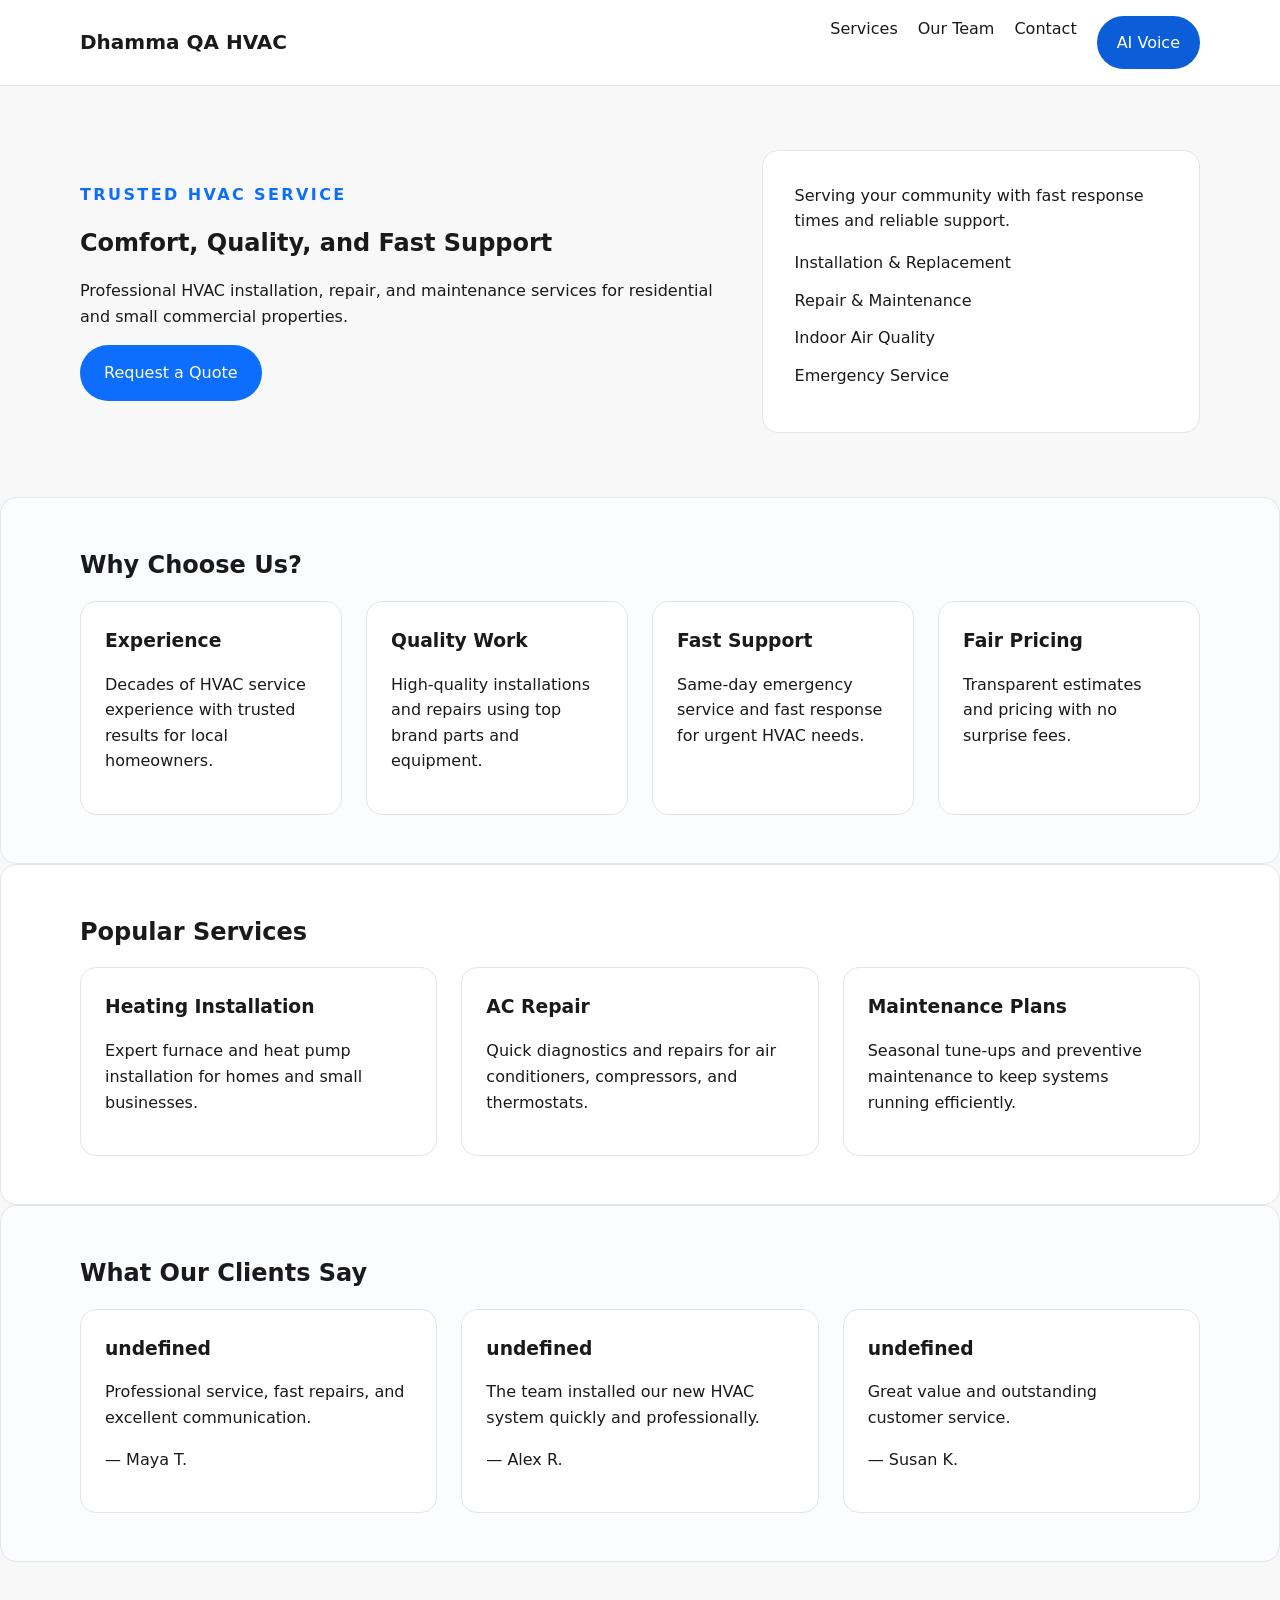
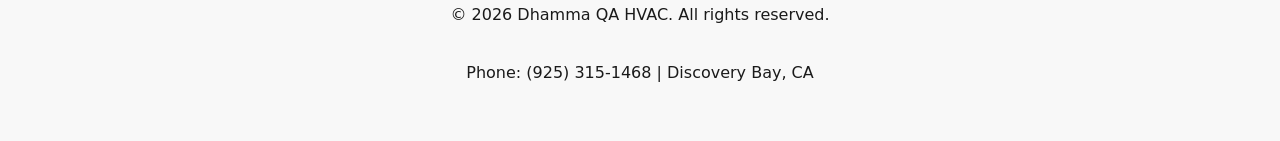
==== index.html @ a777d2f9 "Add files via upload First Frontend upload" ====
<!DOCTYPE html>
<html lang="en">
<head>
  <meta charset="UTF-8" />
  <meta name="viewport" content="width=device-width, initial-scale=1.0" />
  <title>Dhamma QA HVAC Services</title>
  <link rel="stylesheet" href="css/styles.css" />
</head>
<body>
  <header class="site-header">
    <div class="container header-inner">
      <a class="brand" href="index.html">Dhamma QA HVAC</a>
      <nav class="site-nav">
        <a href="services.html">Services</a>
        <a href="team.html">Our Team</a>
        <a href="contact.html">Contact</a>
        <button class="button voice-button" type="button" id="open-voice-demo">AI Voice</button>
      </nav>
    </div>
  </header>

  <main>
    <section class="hero">
      <div class="container hero-content">
        <div>
          <p class="eyebrow">Trusted HVAC Service</p>
          <h1>Comfort, Quality, and Fast Support</h1>
          <p>Professional HVAC installation, repair, and maintenance services for residential and small commercial properties.</p>
          <a class="button" href="contact.html">Request a Quote</a>
        </div>
        <div class="hero-card">
          <p>Serving your community with fast response times and reliable support.</p>
          <ul>
            <li>Installation & Replacement</li>
            <li>Repair & Maintenance</li>
            <li>Indoor Air Quality</li>
            <li>Emergency Service</li>
          </ul>
        </div>
      </div>
    </section>

    <section class="content-block bg-light">
      <div class="container">
        <h2>Why Choose Us?</h2>
        <div class="grid-4">
          <article>
            <h3>Experience</h3>
            <p>Decades of HVAC service experience with trusted results for local homeowners.</p>
          </article>
          <article>
            <h3>Quality Work</h3>
            <p>High-quality installations and repairs using top brand parts and equipment.</p>
          </article>
          <article>
            <h3>Fast Support</h3>
            <p>Same-day emergency service and fast response for urgent HVAC needs.</p>
          </article>
          <article>
            <h3>Fair Pricing</h3>
            <p>Transparent estimates and pricing with no surprise fees.</p>
          </article>
        </div>
      </div>
    </section>

    <section class="content-block">
      <div class="container">
        <h2>Popular Services</h2>
        <div id="service-list" class="grid-3"></div>
      </div>
    </section>

    <section class="content-block bg-light">
      <div class="container">
        <h2>What Our Clients Say</h2>
        <div id="testimonial-list" class="grid-3"></div>
      </div>
    </section>
  </main>

  <footer class="site-footer">
    <div class="container footer-inner">
      <p>&copy; 2026 Dhamma QA HVAC. All rights reserved.</p>
      <p>Phone: (925) 315-1468 | Discovery Bay, CA</p>
    </div>
  </footer>

  <!-- Chatbot embed placeholder -->
  <!-- Paste your chatbot script or iframe here -->
  <script src="js/content.js"></script>
  <script src="js/ai-config.js"></script>
  <script src="js/voice-assistant.js"></script>
  <div class="voice-demo-overlay" id="voice-demo-overlay" aria-hidden="true">
    <div class="voice-demo-modal" role="dialog" aria-modal="true" aria-labelledby="voice-demo-title">
      <div class="voice-demo-header">
        <div>
          <p class="eyebrow">AI Voice Demo</p>
          <h2 id="voice-demo-title">Customer Service Assistant</h2>
        </div>
        <button class="close-button" id="close-voice-demo" aria-label="Close voice assistant">×</button>
      </div>
      <div class="voice-demo-body">
        <section class="voice-demo-panel">
          <div class="voice-demo-status" id="voice-demo-status">Demo mode: voice + chat interface placeholder.</div>
          <div class="voice-demo-transcript" id="voice-demo-transcript"></div>
          <div class="voice-demo-actions">
            <button class="button secondary" type="button" id="voice-demo-start">Start voice call</button>
            <button class="button secondary" type="button" id="voice-demo-stop" disabled>End voice call</button>
          </div>
        </section>
        <aside class="voice-demo-suggestions">
          <h3>Try one of these</h3>
          <button type="button" class="suggestion-button">Schedule an appointment</button>
          <button type="button" class="suggestion-button">Explain your services</button>
          <button type="button" class="suggestion-button">Emergency repair help</button>
          <button type="button" class="suggestion-button">Ask about pricing</button>
        </aside>
      </div>
      <p class="muted voice-demo-note">This is a demo assistant window. Actual phone webhook and number integration will be added later.</p>
    </div>
  </div>
</body>
</html>
---- css/styles.css ----
:root {
  --bg: #f8f8f8;
  --surface: #ffffff;
  --text: #1a1a1a;
  --muted: #555555;
  --primary: #0d6efd;
  --primary-dark: #0845c9;
  --border: #e5e5e5;
  --radius: 16px;
}

* {
  box-sizing: border-box;
}

body {
  margin: 0;
  font-family: Inter, system-ui, -apple-system, BlinkMacSystemFont, "Segoe UI", sans-serif;
  color: var(--text);
  background: var(--bg);
  line-height: 1.6;
}

body.voice-demo-open {
  overflow: hidden;
}

a {
  color: inherit;
  text-decoration: none;
}

.container {
  width: min(1120px, calc(100% - 2rem));
  margin: 0 auto;
}

.site-header {
  background: #ffffff;
  border-bottom: 1px solid var(--border);
  position: sticky;
  top: 0;
  z-index: 10;
}

.header-inner,
.footer-inner {
  display: flex;
  align-items: center;
  justify-content: space-between;
  gap: 1rem;
  padding: 1rem 0;
}

.brand {
  font-weight: 700;
  font-size: 1.25rem;
}

.site-nav {
  display: flex;
  gap: 1.25rem;
}

.hero,
.page-hero {
  padding: 4rem 0;
}

.hero-content,
.contact-grid {
  display: grid;
  gap: 1.5rem;
}

.hero-content {
  grid-template-columns: 1.5fr 1fr;
  align-items: center;
}

.hero-card,
.content-block,
.contact-form {
  background: var(--surface);
  border: 1px solid var(--border);
  border-radius: var(--radius);
  padding: 2rem;
}

.hero-card ul,
.grid-3,
.grid-4 {
  list-style: none;
  margin: 0;
  padding: 0;
}

.hero-card ul li {
  margin-bottom: 0.75rem;
}

.eyebrow {
  text-transform: uppercase;
  letter-spacing: 0.15em;
  color: var(--primary);
  font-weight: 700;
  margin-bottom: 1rem;
}

h1,
h2,
h3 {
  margin: 0 0 1rem;
}

p {
  margin: 0 0 1rem;
}

.button {
  display: inline-flex;
  align-items: center;
  justify-content: center;
  padding: 0.95rem 1.5rem;
  background: var(--primary);
  color: white;
  border-radius: 999px;
  border: none;
  cursor: pointer;
  transition: background 0.2s ease;
}

.button:hover {
  background: var(--primary-dark);
}

.voice-button {
  padding: 0.85rem 1.25rem;
  background: #0b5ed7;
  color: white;
  border-radius: 999px;
  border: none;
  font: inherit;
}

.voice-button:hover {
  background: #0747a6;
}

.voice-demo-overlay {
  position: fixed;
  inset: 0;
  display: none;
  align-items: center;
  justify-content: center;
  background: rgba(16, 24, 40, 0.65);
  padding: 1.5rem;
  z-index: 1000;
  overflow-y: auto;
}

.voice-demo-overlay.open {
  display: flex;
}

.voice-demo-modal {
  width: min(900px, 100%);
  max-height: min(90vh, 900px);
  overflow: auto;
  background: var(--surface);
  border: 1px solid var(--border);
  border-radius: var(--radius);
  box-shadow: 0 24px 80px rgba(15, 23, 42, 0.18);
  padding: 1.5rem;
  display: grid;
  gap: 1.25rem;
}

.voice-demo-header {
  display: flex;
  align-items: center;
  justify-content: space-between;
  gap: 1rem;
}

.voice-demo-status {
  margin-bottom: 1rem;
  color: var(--muted);
}

.voice-demo-body {
  display: block;
}

.voice-demo-panel {
  display: grid;
  gap: 1rem;
}

.voice-demo-transcript,
.voice-demo-suggestions {
  display: none;
}

.voice-demo-actions {
  display: flex;
  flex-wrap: wrap;
  gap: 0.75rem;
  justify-content: flex-start;
}

.voice-demo-message {
  margin-bottom: 1rem;
  padding: 0.95rem 1rem;
  border-radius: 1rem;
  line-height: 1.5;
}

.voice-demo-message.user {
  background: #e7f1ff;
  color: #0b3c82;
}

.voice-demo-message.assistant {
  background: #ffffff;
  border: 1px solid #d1d5db;
}

.voice-demo-actions {
  display: flex;
  flex-wrap: wrap;
  gap: 0.75rem;
}

.voice-demo-suggestions {
  background: var(--surface);
  border: 1px solid var(--border);
  border-radius: var(--radius);
  padding: 1rem;
}

.voice-demo-suggestions h3 {
  margin-top: 0;
}

.suggestion-button {
  display: block;
  width: 100%;
  text-align: left;
  margin-top: 0.75rem;
  padding: 0.85rem 1rem;
  border: 1px solid var(--border);
  border-radius: 0.85rem;
  background: white;
  cursor: pointer;
  transition: background 0.2s ease, border-color 0.2s ease;
}

.suggestion-button:hover {
  background: #f4f7ff;
  border-color: #c7d2fe;
}

.close-button {
  width: 2.75rem;
  height: 2.75rem;
  border: 1px solid var(--border);
  border-radius: 50%;
  background: white;
  color: var(--text);
  font-size: 1.2rem;
  cursor: pointer;
}

.voice-demo-note {
  margin: 0;
  font-size: 0.95rem;
  color: var(--muted);
}

@media (max-width: 800px) {
  .voice-demo-body {
    grid-template-columns: 1fr;
  }
}

.bg-light {
  background: #fbfcff;
}

.content-block {
  padding: 3rem 0;
}

.grid-3,
.grid-4 {
  display: grid;
  gap: 1.5rem;
}

.grid-3 {
  grid-template-columns: repeat(3, minmax(0, 1fr));
}

.grid-4 {
  grid-template-columns: repeat(4, minmax(0, 1fr));
}

.content-block article,
.grid-3 > div,
.grid-4 > article {
  background: var(--surface);
  border: 1px solid var(--border);
  border-radius: var(--radius);
  padding: 1.5rem;
}

.form-group,
.contact-form label {
  display: block;
  margin-bottom: 0.5rem;
}

.contact-form input,
.contact-form textarea {
  width: 100%;
  padding: 0.9rem 1rem;
  border: 1px solid var(--border);
  border-radius: 0.75rem;
  font: inherit;
}

.contact-form button {
  margin-top: 1rem;
}

.status-text {
  margin-top: 1rem;
  color: var(--muted);
}

.site-footer {
  padding: 1.5rem 0;
}

.footer-inner {
  flex-direction: column;
  text-align: center;
}

@media (max-width: 900px) {
  .hero-content,
  .grid-3,
  .grid-4,
  .contact-grid {
    grid-template-columns: 1fr;
  }
}

@media (max-width: 650px) {
  .site-nav {
    flex-wrap: wrap;
    justify-content: center;
  }

  .header-inner,
  .footer-inner {
    flex-direction: column;
    align-items: stretch;
  }
}
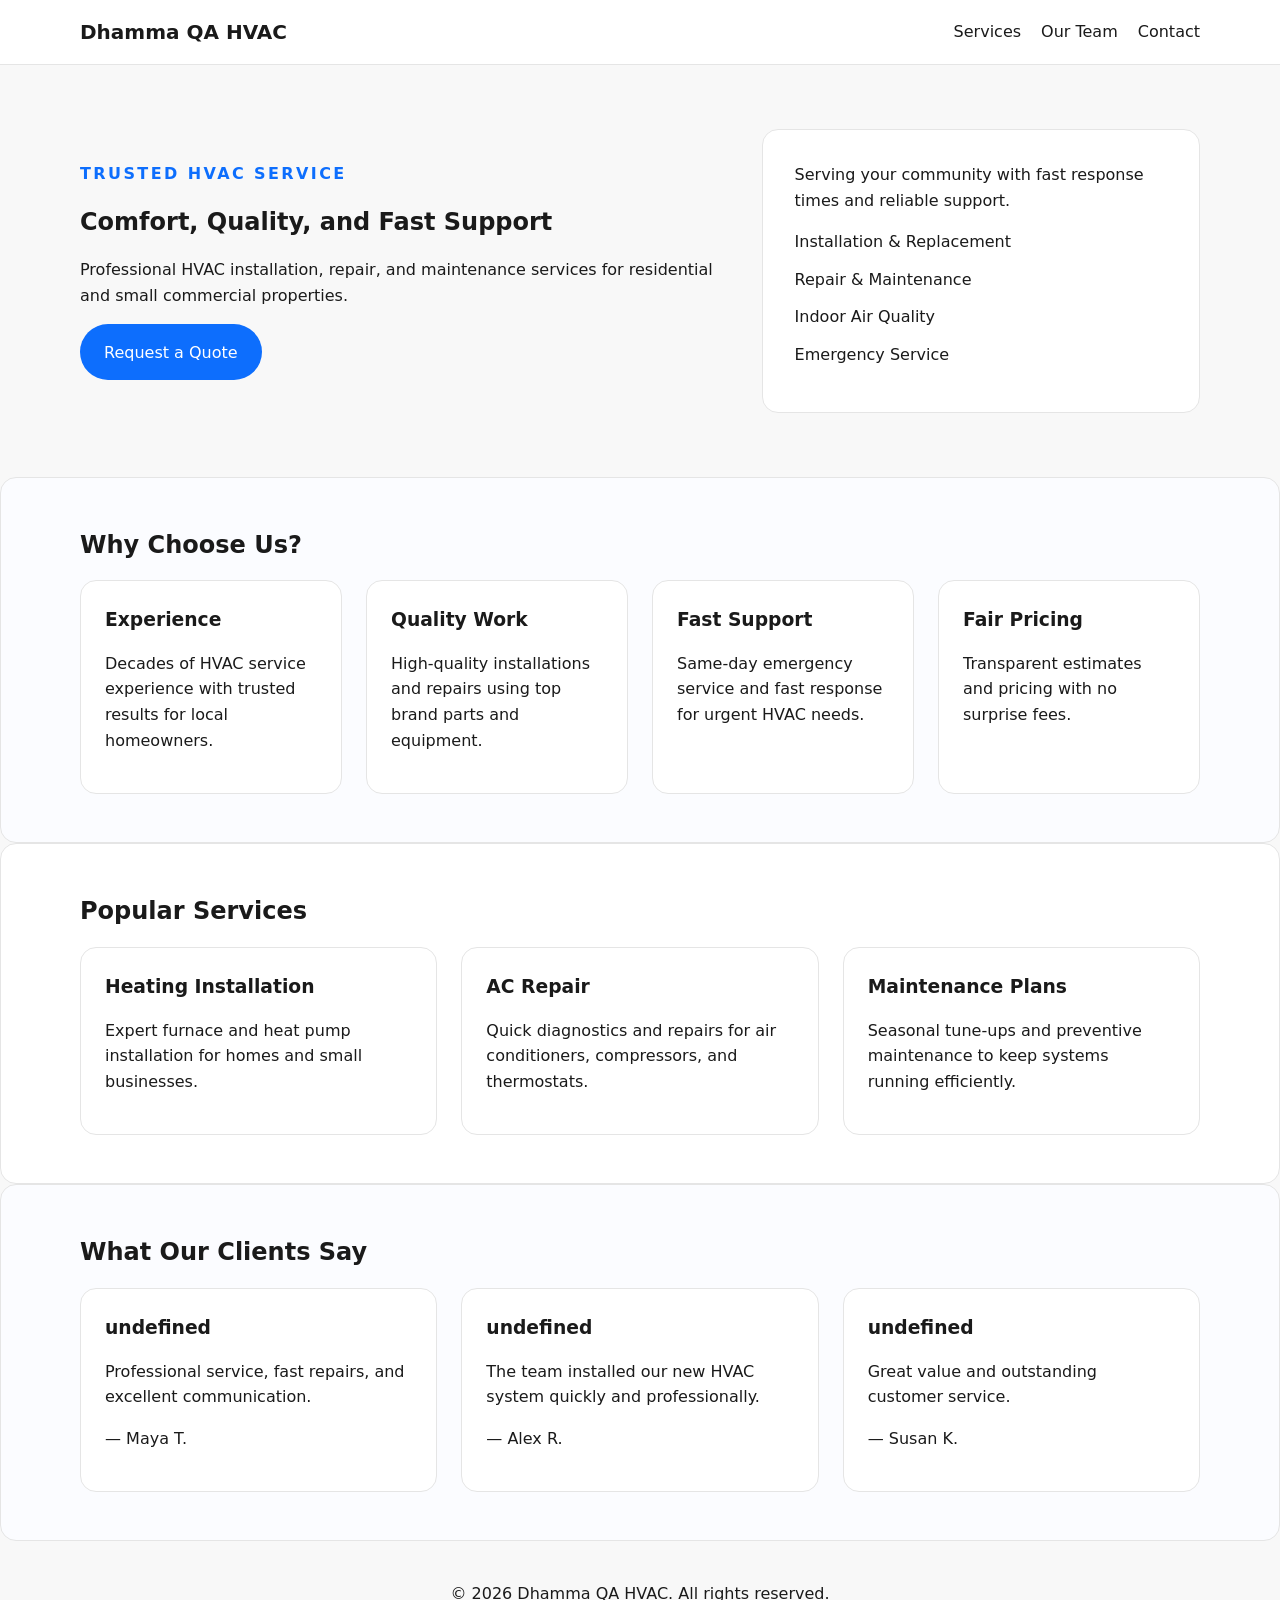
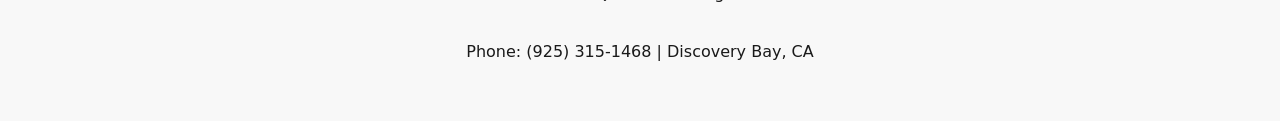
==== commit f2d75a17: "Update index.html added the AI sow widget" ====
--- a/index.html
+++ b/index.html
@@ -14,7 +14,6 @@
         <a href="services.html">Services</a>
         <a href="team.html">Our Team</a>
         <a href="contact.html">Contact</a>
-        <button class="button voice-button" type="button" id="open-voice-demo">AI Voice</button>
       </nav>
     </div>
   </header>
@@ -88,37 +87,14 @@
 
   <!-- Chatbot embed placeholder -->
   <!-- Paste your chatbot script or iframe here -->
+  <script
+  src="https://new-hf.lovable.app/widget.js"
+  data-label="Free quote with AI SOW"
+  data-accent="#f97316"
+  data-position="Top-right"
+  defer
+></script>
+
   <script src="js/content.js"></script>
-  <script src="js/ai-config.js"></script>
-  <script src="js/voice-assistant.js"></script>
-  <div class="voice-demo-overlay" id="voice-demo-overlay" aria-hidden="true">
-    <div class="voice-demo-modal" role="dialog" aria-modal="true" aria-labelledby="voice-demo-title">
-      <div class="voice-demo-header">
-        <div>
-          <p class="eyebrow">AI Voice Demo</p>
-          <h2 id="voice-demo-title">Customer Service Assistant</h2>
-        </div>
-        <button class="close-button" id="close-voice-demo" aria-label="Close voice assistant">×</button>
-      </div>
-      <div class="voice-demo-body">
-        <section class="voice-demo-panel">
-          <div class="voice-demo-status" id="voice-demo-status">Demo mode: voice + chat interface placeholder.</div>
-          <div class="voice-demo-transcript" id="voice-demo-transcript"></div>
-          <div class="voice-demo-actions">
-            <button class="button secondary" type="button" id="voice-demo-start">Start voice call</button>
-            <button class="button secondary" type="button" id="voice-demo-stop" disabled>End voice call</button>
-          </div>
-        </section>
-        <aside class="voice-demo-suggestions">
-          <h3>Try one of these</h3>
-          <button type="button" class="suggestion-button">Schedule an appointment</button>
-          <button type="button" class="suggestion-button">Explain your services</button>
-          <button type="button" class="suggestion-button">Emergency repair help</button>
-          <button type="button" class="suggestion-button">Ask about pricing</button>
-        </aside>
-      </div>
-      <p class="muted voice-demo-note">This is a demo assistant window. Actual phone webhook and number integration will be added later.</p>
-    </div>
-  </div>
 </body>
 </html>
